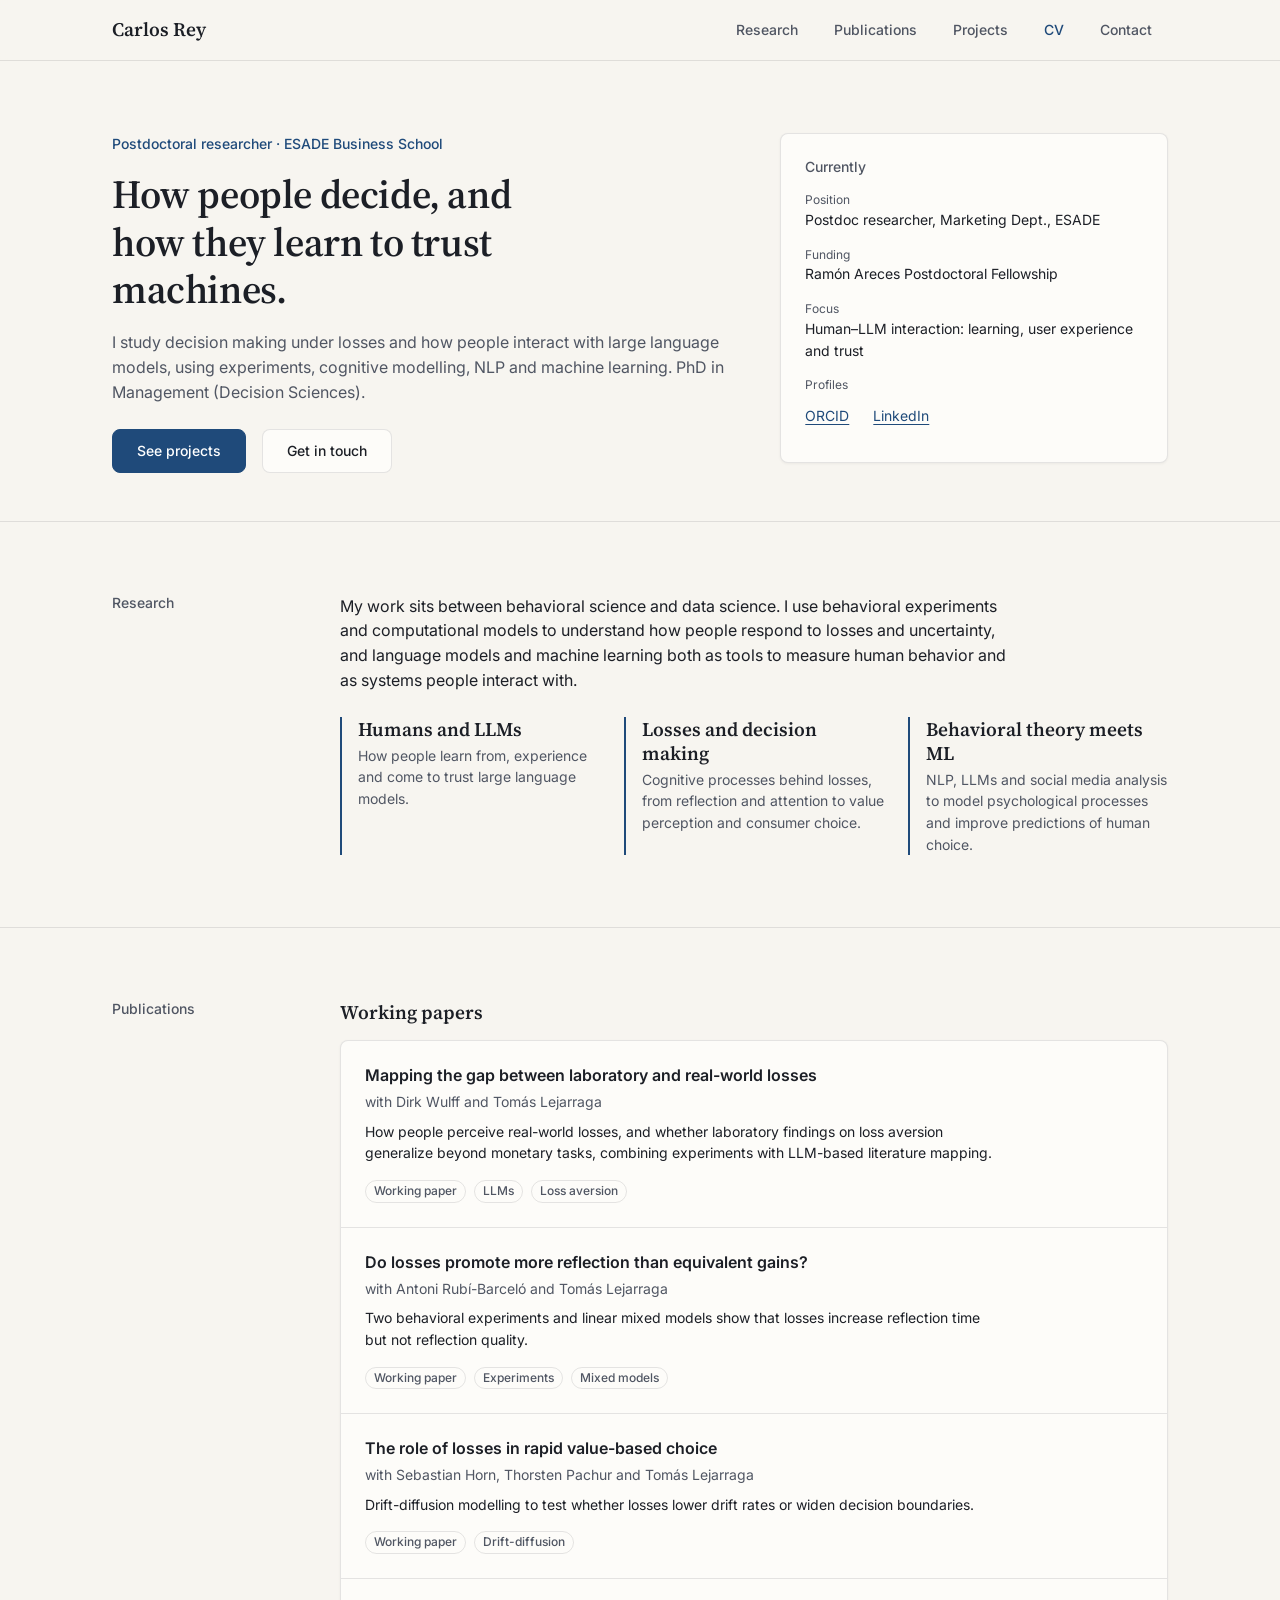
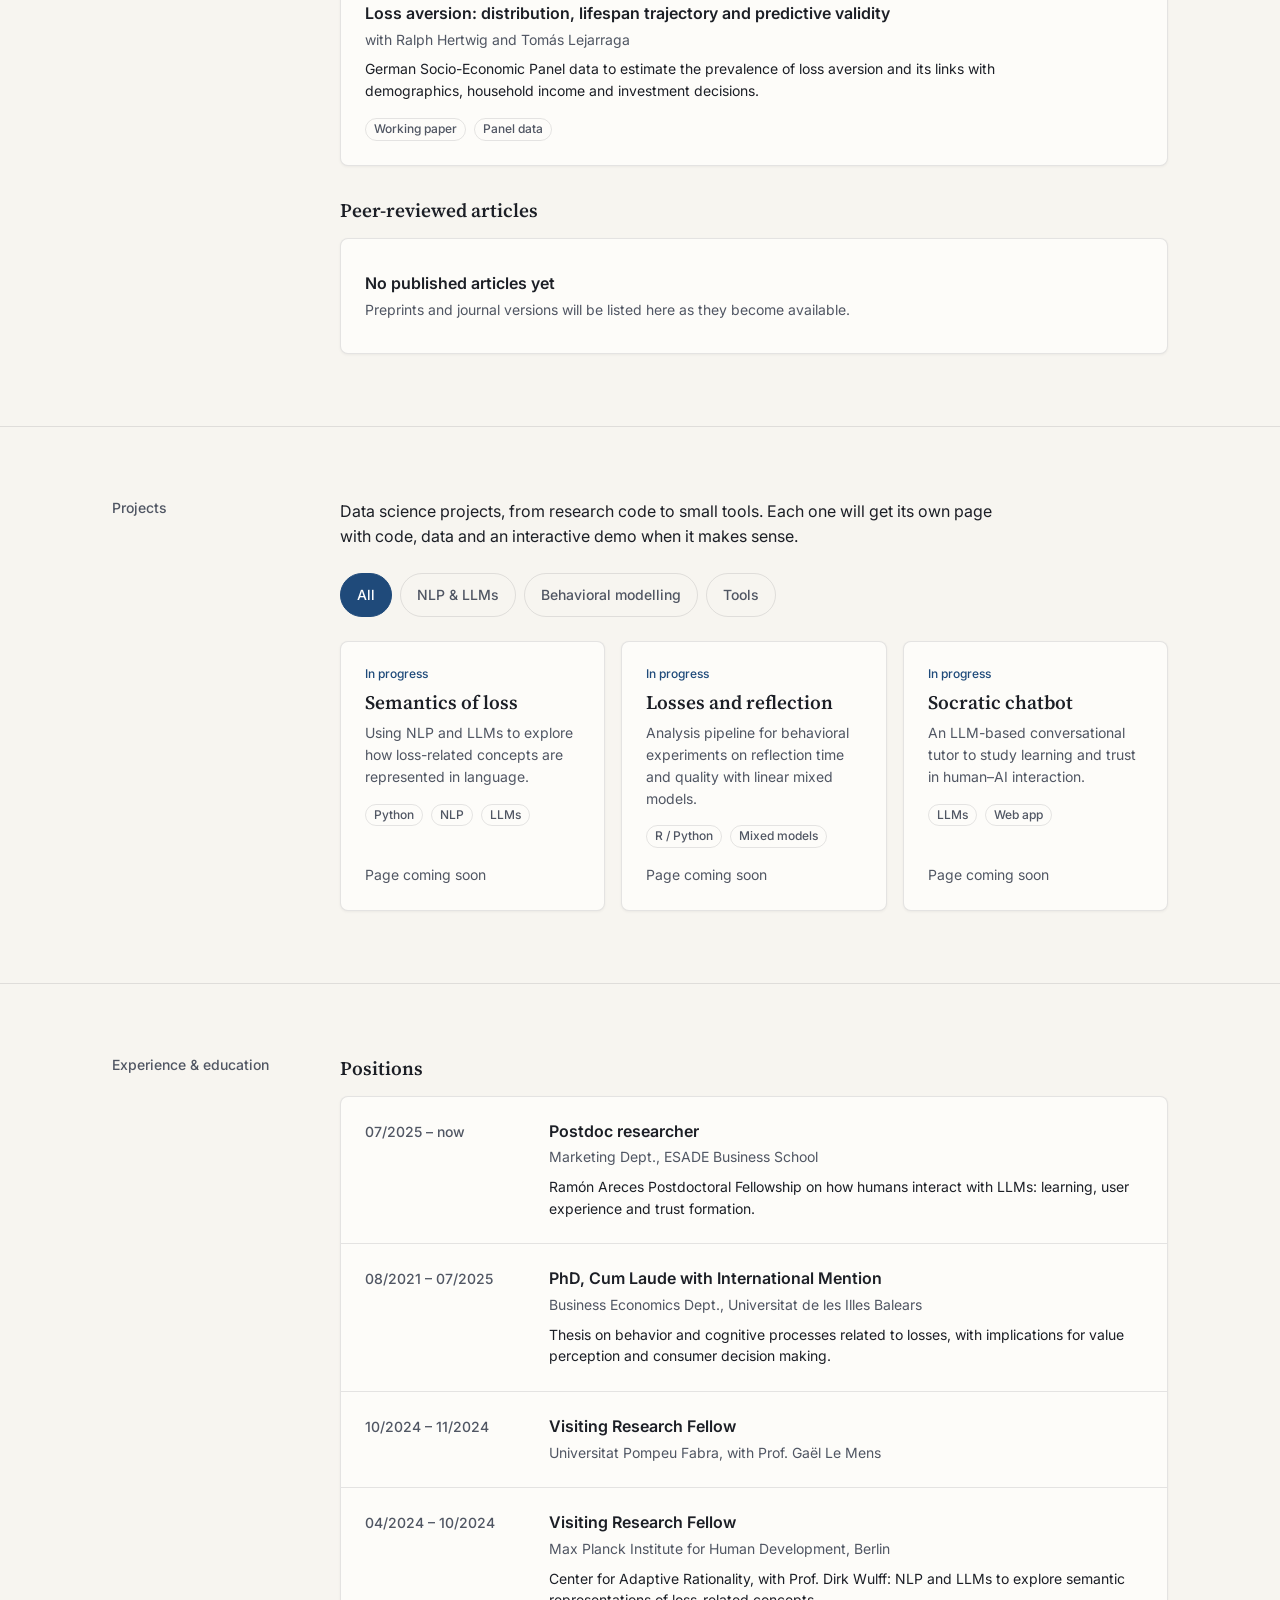
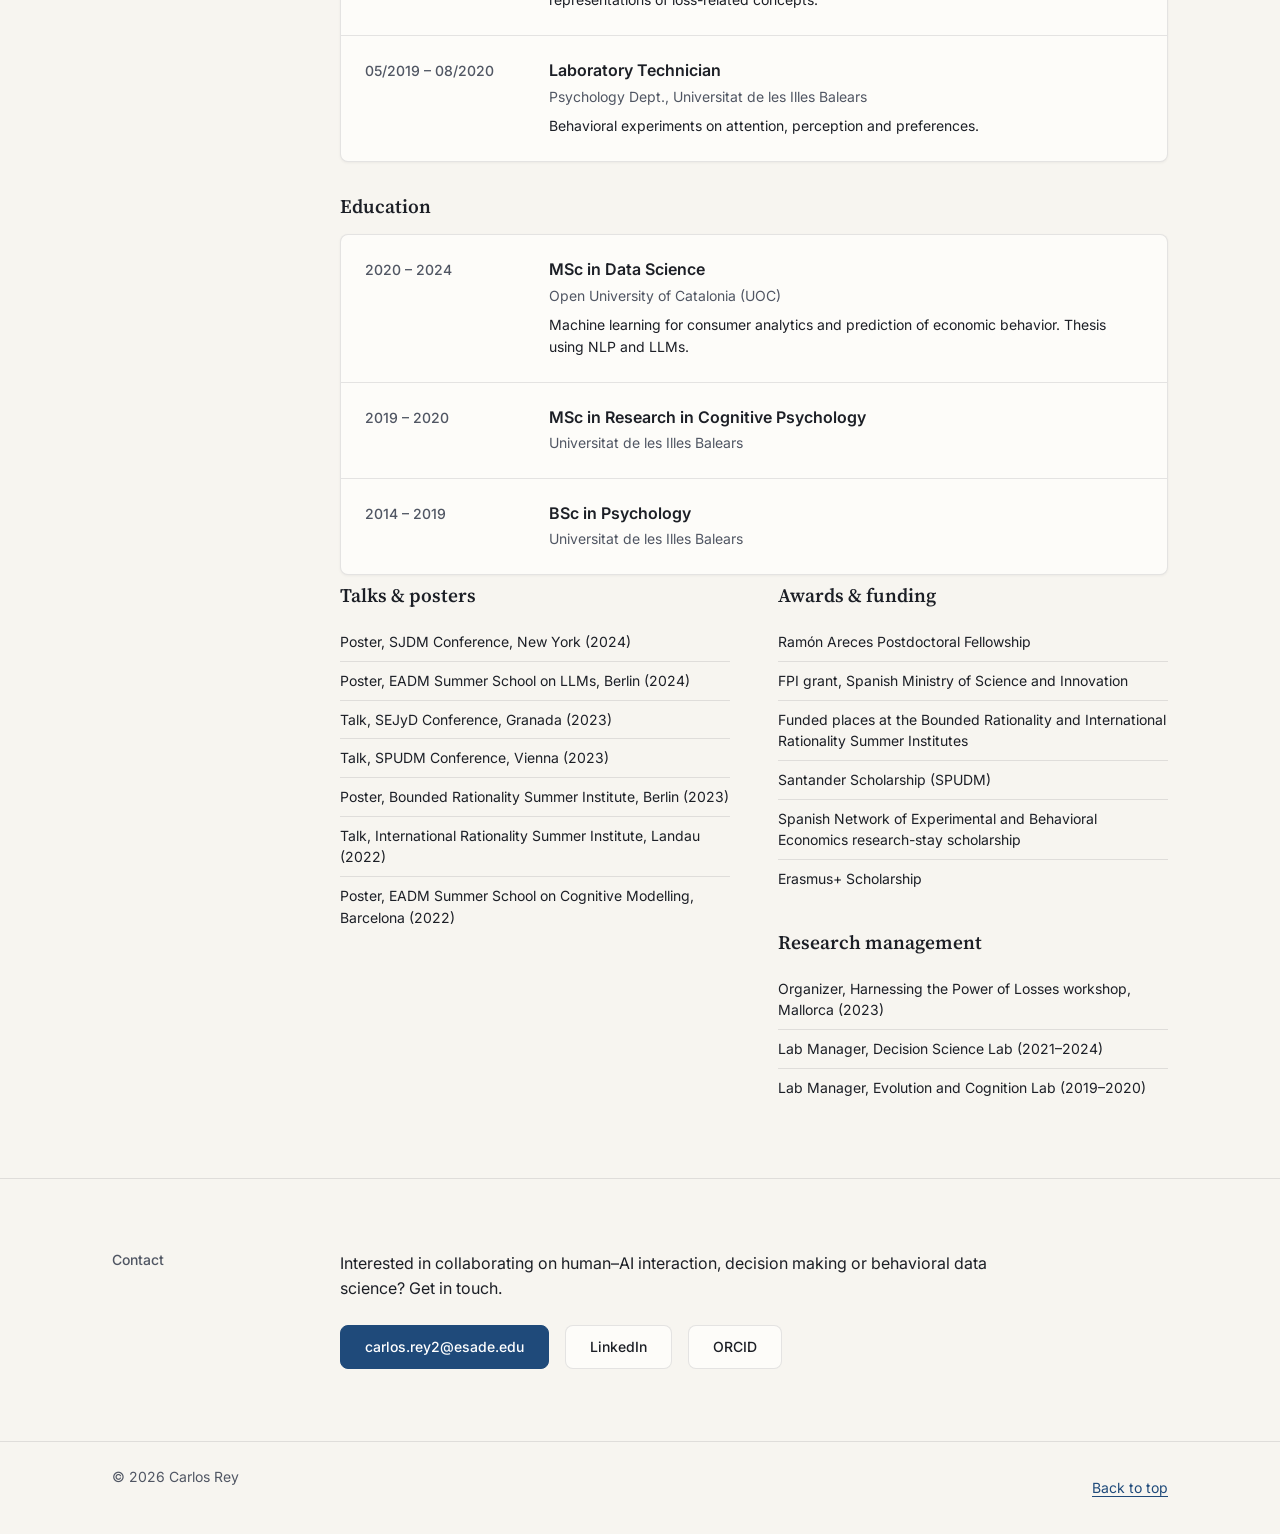
==== index.html @ 6c18a8ad "Initial version of personal academic website" ====
<!doctype html>
<html lang="en">
<head>
  <meta charset="utf-8">
  <meta name="viewport" content="width=device-width, initial-scale=1">
  <title>Carlos Rey · Postdoctoral Researcher at ESADE</title>
  <meta name="description" content="Carlos Rey is a postdoctoral researcher in the Marketing Department at ESADE Business School, studying human–LLM interaction, loss-related decision making, and behavioral data science.">
  <meta name="theme-color" content="#f7f5f0">
  <link rel="icon" href="assets/favicon.svg" type="image/svg+xml">
  <link rel="preconnect" href="https://fonts.googleapis.com">
  <link rel="preconnect" href="https://fonts.gstatic.com" crossorigin>
  <link href="https://fonts.googleapis.com/css2?family=Inter:wght@400;500;600&family=Source+Serif+4:wght@400;600&display=swap" rel="stylesheet">
  <link rel="stylesheet" href="styles.css">
</head>
<body>
  <a class="skip" href="#main">Skip to content</a>

  <header class="site-header">
    <div class="bar">
      <a class="brand" href="#top" aria-label="Carlos Rey, home">Carlos Rey</a>
      <button class="menu-btn" type="button" aria-expanded="false" aria-controls="nav">Menu</button>
      <nav id="nav" class="nav" aria-label="Primary">
        <a href="#research">Research</a>
        <a href="#publications">Publications</a>
        <a href="#projects">Projects</a>
        <a href="#cv">CV</a>
        <a href="#contact">Contact</a>
      </nav>
    </div>
  </header>

  <main id="main">
    <!-- HERO -->
    <section class="hero" id="top">
      <div class="page hero-grid">
        <div>
          <p class="eyebrow">Postdoctoral researcher · ESADE Business School</p>
          <h1>How people decide, and how they learn to trust machines.</h1>
          <p class="lead">I study decision making under losses and how people interact with large language models, using experiments, cognitive modelling, NLP and machine learning. PhD in Management (Decision Sciences).</p>
          <div class="actions">
            <!-- CV button: enable once assets/CarlosReyRomero_CV.pdf exists
            <a class="btn btn-primary" href="assets/CarlosReyRomero_CV.pdf">Download CV (PDF)</a> -->
            <a class="btn btn-primary" href="#projects">See projects</a>
            <a class="btn" href="#contact">Get in touch</a>
          </div>
        </div>
        <aside class="card now" aria-labelledby="now-title">
          <h2 id="now-title" class="card-title">Currently</h2>
          <dl>
            <div><dt>Position</dt><dd>Postdoc researcher, Marketing Dept., ESADE</dd></div>
            <div><dt>Funding</dt><dd>Ramón Areces Postdoctoral Fellowship</dd></div>
            <div><dt>Focus</dt><dd>Human–LLM interaction: learning, user experience and trust</dd></div>
            <div><dt>Profiles</dt>
              <dd class="inline-links">
                <a href="https://orcid.org/0000-0003-2650-3880">ORCID</a>
                <a href="https://www.linkedin.com/in/carlosreyr">LinkedIn</a>
              </dd>
            </div>
          </dl>
        </aside>
      </div>
    </section>

    <!-- RESEARCH -->
    <section class="section" id="research" aria-labelledby="research-h">
      <div class="page split">
        <h2 id="research-h" class="section-label">Research</h2>
        <div>
          <p class="prose">My work sits between behavioral science and data science. I use behavioral experiments and computational models to understand how people respond to losses and uncertainty, and language models and machine learning both as tools to measure human behavior and as systems people interact with.</p>
          <ul class="themes">
            <li>
              <h3>Humans and LLMs</h3>
              <p>How people learn from, experience and come to trust large language models.</p>
            </li>
            <li>
              <h3>Losses and decision making</h3>
              <p>Cognitive processes behind losses, from reflection and attention to value perception and consumer choice.</p>
            </li>
            <li>
              <h3>Behavioral theory meets ML</h3>
              <p>NLP, LLMs and social media analysis to model psychological processes and improve predictions of human choice.</p>
            </li>
          </ul>
        </div>
      </div>
    </section>

    <!-- PUBLICATIONS -->
    <section class="section" id="publications" aria-labelledby="pubs-h">
      <div class="page split">
        <h2 id="pubs-h" class="section-label">Publications</h2>
        <div>
          <h3 class="group-title">Working papers</h3>
          <ul class="list-frame">
            <li class="row">
              <p class="row-title">Mapping the gap between laboratory and real-world losses</p>
              <p class="row-meta">with Dirk Wulff and Tomás Lejarraga</p>
              <p class="row-desc">How people perceive real-world losses, and whether laboratory findings on loss aversion generalize beyond monetary tasks, combining experiments with LLM-based literature mapping.</p>
              <p class="row-tags"><span class="tag">Working paper</span><span class="tag">LLMs</span><span class="tag">Loss aversion</span></p>
            </li>
            <li class="row">
              <p class="row-title">Do losses promote more reflection than equivalent gains?</p>
              <p class="row-meta">with Antoni Rubí-Barceló and Tomás Lejarraga</p>
              <p class="row-desc">Two behavioral experiments and linear mixed models show that losses increase reflection time but not reflection quality.</p>
              <p class="row-tags"><span class="tag">Working paper</span><span class="tag">Experiments</span><span class="tag">Mixed models</span></p>
            </li>
            <li class="row">
              <p class="row-title">The role of losses in rapid value-based choice</p>
              <p class="row-meta">with Sebastian Horn, Thorsten Pachur and Tomás Lejarraga</p>
              <p class="row-desc">Drift-diffusion modelling to test whether losses lower drift rates or widen decision boundaries.</p>
              <p class="row-tags"><span class="tag">Working paper</span><span class="tag">Drift-diffusion</span></p>
            </li>
            <li class="row">
              <p class="row-title">Loss aversion: distribution, lifespan trajectory and predictive validity</p>
              <p class="row-meta">with Ralph Hertwig and Tomás Lejarraga</p>
              <p class="row-desc">German Socio-Economic Panel data to estimate the prevalence of loss aversion and its links with demographics, household income and investment decisions.</p>
              <p class="row-tags"><span class="tag">Working paper</span><span class="tag">Panel data</span></p>
            </li>
          </ul>

          <h3 class="group-title">Peer-reviewed articles</h3>
          <div class="list-frame empty">
            <p class="empty-title">No published articles yet</p>
            <p class="empty-desc">Preprints and journal versions will be listed here as they become available.</p>
          </div>
        </div>
      </div>
    </section>

    <!-- PROJECTS -->
    <section class="section" id="projects" aria-labelledby="proj-h">
      <div class="page split">
        <h2 id="proj-h" class="section-label">Projects</h2>
        <div>
          <p class="prose">Data science projects, from research code to small tools. Each one will get its own page with code, data and an interactive demo when it makes sense.</p>
          <div class="filters" role="group" aria-label="Filter projects by topic">
            <button class="chip" type="button" data-filter="all" aria-pressed="true">All</button>
            <button class="chip" type="button" data-filter="nlp" aria-pressed="false">NLP &amp; LLMs</button>
            <button class="chip" type="button" data-filter="modelling" aria-pressed="false">Behavioral modelling</button>
            <button class="chip" type="button" data-filter="tools" aria-pressed="false">Tools</button>
          </div>
          <ul class="grid" id="project-grid">
            <li class="card project" data-tags="nlp modelling">
              <p class="status">In progress</p>
              <h3>Semantics of loss</h3>
              <p>Using NLP and LLMs to explore how loss-related concepts are represented in language.</p>
              <p class="row-tags"><span class="tag">Python</span><span class="tag">NLP</span><span class="tag">LLMs</span></p>
              <p class="project-link">Page coming soon</p>
            </li>
            <li class="card project" data-tags="modelling">
              <p class="status">In progress</p>
              <h3>Losses and reflection</h3>
              <p>Analysis pipeline for behavioral experiments on reflection time and quality with linear mixed models.</p>
              <p class="row-tags"><span class="tag">R / Python</span><span class="tag">Mixed models</span></p>
              <p class="project-link">Page coming soon</p>
            </li>
            <li class="card project" data-tags="nlp tools">
              <p class="status">In progress</p>
              <h3>Socratic chatbot</h3>
              <p>An LLM-based conversational tutor to study learning and trust in human–AI interaction.</p>
              <p class="row-tags"><span class="tag">LLMs</span><span class="tag">Web app</span></p>
              <p class="project-link">Page coming soon</p>
            </li>
          </ul>
          <p class="filter-empty" id="filter-empty" hidden>No projects in this topic yet.</p>
        </div>
      </div>
    </section>

    <!-- CV -->
    <section class="section" id="cv" aria-labelledby="cv-h">
      <div class="page split">
        <h2 id="cv-h" class="section-label">Experience &amp; education</h2>
        <div>
          <h3 class="group-title">Positions</h3>
          <ol class="timeline">
            <li><span class="when">07/2025 – now</span><div><p class="row-title">Postdoc researcher</p><p class="row-meta">Marketing Dept., ESADE Business School</p><p class="row-desc">Ramón Areces Postdoctoral Fellowship on how humans interact with LLMs: learning, user experience and trust formation.</p></div></li>
            <li><span class="when">08/2021 – 07/2025</span><div><p class="row-title">PhD, Cum Laude with International Mention</p><p class="row-meta">Business Economics Dept., Universitat de les Illes Balears</p><p class="row-desc">Thesis on behavior and cognitive processes related to losses, with implications for value perception and consumer decision making.</p></div></li>
            <li><span class="when">10/2024 – 11/2024</span><div><p class="row-title">Visiting Research Fellow</p><p class="row-meta">Universitat Pompeu Fabra, with Prof. Gaël Le Mens</p></div></li>
            <li><span class="when">04/2024 – 10/2024</span><div><p class="row-title">Visiting Research Fellow</p><p class="row-meta">Max Planck Institute for Human Development, Berlin</p><p class="row-desc">Center for Adaptive Rationality, with Prof. Dirk Wulff: NLP and LLMs to explore semantic representations of loss-related concepts.</p></div></li>
            <li><span class="when">05/2019 – 08/2020</span><div><p class="row-title">Laboratory Technician</p><p class="row-meta">Psychology Dept., Universitat de les Illes Balears</p><p class="row-desc">Behavioral experiments on attention, perception and preferences.</p></div></li>
          </ol>

          <h3 class="group-title">Education</h3>
          <ol class="timeline">
            <li><span class="when">2020 – 2024</span><div><p class="row-title">MSc in Data Science</p><p class="row-meta">Open University of Catalonia (UOC)</p><p class="row-desc">Machine learning for consumer analytics and prediction of economic behavior. Thesis using NLP and LLMs.</p></div></li>
            <li><span class="when">2019 – 2020</span><div><p class="row-title">MSc in Research in Cognitive Psychology</p><p class="row-meta">Universitat de les Illes Balears</p></div></li>
            <li><span class="when">2014 – 2019</span><div><p class="row-title">BSc in Psychology</p><p class="row-meta">Universitat de les Illes Balears</p></div></li>
          </ol>

          <div class="more">
            <div>
              <h3 class="group-title">Talks &amp; posters</h3>
              <ul class="plain">
                <li>Poster, SJDM Conference, New York (2024)</li>
                <li>Poster, EADM Summer School on LLMs, Berlin (2024)</li>
                <li>Talk, SEJyD Conference, Granada (2023)</li>
                <li>Talk, SPUDM Conference, Vienna (2023)</li>
                <li>Poster, Bounded Rationality Summer Institute, Berlin (2023)</li>
                <li>Talk, International Rationality Summer Institute, Landau (2022)</li>
                <li>Poster, EADM Summer School on Cognitive Modelling, Barcelona (2022)</li>
              </ul>
            </div>
            <div>
              <h3 class="group-title">Awards &amp; funding</h3>
              <ul class="plain">
                <li>Ramón Areces Postdoctoral Fellowship</li>
                <li>FPI grant, Spanish Ministry of Science and Innovation</li>
                <li>Funded places at the Bounded Rationality and International Rationality Summer Institutes</li>
                <li>Santander Scholarship (SPUDM)</li>
                <li>Spanish Network of Experimental and Behavioral Economics research-stay scholarship</li>
                <li>Erasmus+ Scholarship</li>
              </ul>
              <h3 class="group-title">Research management</h3>
              <ul class="plain">
                <li>Organizer, Harnessing the Power of Losses workshop, Mallorca (2023)</li>
                <li>Lab Manager, Decision Science Lab (2021–2024)</li>
                <li>Lab Manager, Evolution and Cognition Lab (2019–2020)</li>
              </ul>
            </div>
          </div>
        </div>
      </div>
    </section>

    <!-- CONTACT -->
    <section class="section cta" id="contact" aria-labelledby="contact-h">
      <div class="page split">
        <h2 id="contact-h" class="section-label">Contact</h2>
        <div>
          <p class="prose">Interested in collaborating on human–AI interaction, decision making or behavioral data science? Get in touch.</p>
          <div class="actions">
            <a class="btn btn-primary" href="mailto:carlos.rey2@esade.edu">carlos.rey2@esade.edu</a>
            <a class="btn" href="https://www.linkedin.com/in/carlosreyr">LinkedIn</a>
            <a class="btn" href="https://orcid.org/0000-0003-2650-3880">ORCID</a>
          </div>
        </div>
      </div>
    </section>
  </main>

  <footer class="site-footer">
    <div class="page foot">
      <p>© <span id="year">2026</span> Carlos Rey</p>
      <p><a href="#top">Back to top</a></p>
    </div>
  </footer>

  <script src="script.js"></script>
</body>
</html>
---- styles.css ----
:root {
  --canvas: #f7f5f0;
  --surface: #fdfcf9;
  --text: #1c1f26;
  --text-2: #505663;
  --border: rgba(28, 31, 38, 0.11);
  --accent: #1f4a7a;
  --accent-text: #ffffff;
  --accent-soft: rgba(31, 74, 122, 0.08);
  --shadow: 0 1px 3px rgba(0, 0, 0, 0.05);

  --font-body: "Inter", system-ui, -apple-system, "Segoe UI", sans-serif;
  --font-head: "Source Serif 4", Georgia, "Times New Roman", serif;

  --text-meta: 0.75rem;
  --text-sm: 0.875rem;
  --text-base: 1rem;
  --text-h3: 1.2rem;
  --text-h2: 1.44rem;
  --text-h1: 2.07rem;

  --s1: 4px; --s2: 8px; --s3: 16px; --s4: 24px; --s5: 32px; --s6: 48px; --s7: 72px;
  --vp-wide: 1120px;
  --radius: 8px;
}

@media (prefers-color-scheme: dark) {
  :root {
    --canvas: #14171c;
    --surface: #1b1f26;
    --text: #e9e7e1;
    --text-2: #a7adba;
    --border: rgba(233, 231, 225, 0.13);
    --accent: #8db6e6;
    --accent-text: #0f1722;
    --accent-soft: rgba(141, 182, 230, 0.1);
    --shadow: inset 0 1px 0 rgba(255, 255, 255, 0.05);
  }
}

*, *::before, *::after { box-sizing: border-box; }
html { scroll-behavior: smooth; scroll-padding-top: 72px; }
body {
  margin: 0;
  background: var(--canvas);
  color: var(--text);
  font: 400 var(--text-base)/1.55 var(--font-body);
  -webkit-font-smoothing: antialiased;
}
h1, h2, h3, p, ul, ol, dl, dd { margin: 0; }
ul, ol { padding: 0; list-style: none; }
a { color: var(--accent); text-underline-offset: 3px; }
a:hover { text-decoration-thickness: 2px; }
:focus-visible { outline: 2px solid var(--accent); outline-offset: 2px; border-radius: 4px; }

.skip { position: absolute; left: var(--s3); top: -80px; background: var(--accent); color: var(--accent-text); padding: var(--s2) var(--s3); border-radius: var(--radius); z-index: 20; }
.skip:focus { top: var(--s2); }

.page { width: 100%; max-width: var(--vp-wide); margin-inline: auto; padding-inline: var(--s3); }

/* Header */
.site-header { position: sticky; top: 0; z-index: 10; background: color-mix(in srgb, var(--canvas) 94%, transparent); border-bottom: 1px solid var(--border); backdrop-filter: blur(6px); }
.bar { max-width: var(--vp-wide); margin-inline: auto; padding: var(--s2) var(--s3); display: flex; align-items: center; justify-content: space-between; min-height: 60px; flex-wrap: wrap; }
.brand { font: 600 var(--text-h3)/1.2 var(--font-head); color: var(--text); text-decoration: none; min-height: 44px; display: inline-flex; align-items: center; }
.nav { display: none; width: 100%; flex-direction: column; padding-bottom: var(--s2); }
.nav.open { display: flex; }
.nav a { color: var(--text-2); text-decoration: none; font-size: var(--text-sm); font-weight: 500; min-height: 44px; display: inline-flex; align-items: center; padding-inline: var(--s3); border-radius: var(--radius); }
.nav a:hover { color: var(--text); background: var(--accent-soft); }
.nav a[aria-current="true"] { color: var(--accent); }
.menu-btn { font: 500 var(--text-sm)/1 var(--font-body); min-height: 44px; min-width: 44px; padding: 0 var(--s3); color: var(--text); background: var(--surface); border: 1px solid var(--border); border-radius: var(--radius); cursor: pointer; }

/* Buttons */
.actions { display: flex; flex-wrap: wrap; gap: var(--s2) var(--s3); margin-top: var(--s4); }
.btn { display: inline-flex; align-items: center; justify-content: center; min-height: 44px; padding: 0 var(--s4); font: 500 var(--text-sm)/1 var(--font-body); color: var(--text); background: var(--surface); border: 1px solid var(--border); border-radius: var(--radius); text-decoration: none; transition: border-color 0.15s, background-color 0.15s; }
.btn:hover { border-color: var(--accent); }
.btn-primary { background: var(--accent); color: var(--accent-text); border-color: var(--accent); }
.btn-primary:hover { filter: brightness(1.08); }

/* Hero */
.hero { padding-block: var(--s6) var(--s5); }
.hero-grid { display: grid; gap: var(--s5); }
.eyebrow { font-size: var(--text-sm); font-weight: 500; color: var(--accent); margin-bottom: var(--s3); }
h1 { font: 600 var(--text-h1)/1.2 var(--font-head); max-width: 20ch; letter-spacing: -0.01em; }
.lead { margin-top: var(--s3); color: var(--text-2); max-width: 62ch; }

.card { background: var(--surface); border: 1px solid var(--border); border-radius: var(--radius); box-shadow: var(--shadow); padding: var(--s4); }
.card-title { font: 500 var(--text-sm)/1.3 var(--font-body); color: var(--text-2); margin-bottom: var(--s3); }
.now dl { display: grid; gap: var(--s3); }
.now dt { font-size: var(--text-meta); line-height: 1.4; color: var(--text-2); }
.now dd { font-size: var(--text-sm); }
.inline-links { display: flex; gap: var(--s4); }
.inline-links a { min-height: 44px; display: inline-flex; align-items: center; }

/* Sections */
.section { padding-block: var(--s6); border-top: 1px solid var(--border); }
.split { display: grid; gap: var(--s4); }
.section-label { font: 500 var(--text-sm)/1.3 var(--font-body); color: var(--text-2); text-transform: none; }
.prose { max-width: 68ch; color: var(--text); }
.group-title { font: 600 var(--text-h3)/1.25 var(--font-head); margin: var(--s5) 0 var(--s3); }
.group-title:first-child { margin-top: 0; }

.themes { display: grid; gap: var(--s4); margin-top: var(--s4); }
.themes h3 { font: 600 var(--text-h3)/1.25 var(--font-head); margin-bottom: var(--s1); }
.themes p { color: var(--text-2); font-size: var(--text-sm); max-width: 56ch; }
.themes li { padding-left: var(--s3); border-left: 2px solid var(--accent); }

/* List frame (L1) */
.list-frame { background: var(--surface); border: 1px solid var(--border); border-radius: var(--radius); box-shadow: var(--shadow); }
.row { padding: var(--s4); }
.row + .row { border-top: 1px solid var(--border); }
.row-title { font-weight: 600; line-height: 1.35; }
.row-meta { font-size: var(--text-sm); color: var(--text-2); margin-top: var(--s1); }
.row-desc { font-size: var(--text-sm); margin-top: var(--s2); max-width: 70ch; }
.row-tags { display: flex; flex-wrap: wrap; gap: var(--s2); margin-top: var(--s3); }
.tag { font-size: var(--text-meta); line-height: 1.4; font-weight: 500; color: var(--text-2); padding: 2px var(--s2); border: 1px solid var(--border); border-radius: 999px; }
.empty { padding: var(--s5) var(--s4); text-align: left; }
.empty-title { font-weight: 600; }
.empty-desc { font-size: var(--text-sm); color: var(--text-2); margin-top: var(--s1); }

/* Projects */
.filters { display: flex; flex-wrap: wrap; gap: var(--s2); margin-top: var(--s4); }
.chip { font: 500 var(--text-sm)/1 var(--font-body); min-height: 44px; padding: 0 var(--s3); color: var(--text-2); background: transparent; border: 1px solid var(--border); border-radius: 999px; cursor: pointer; }
.chip:hover { border-color: var(--accent); color: var(--text); }
.chip[aria-pressed="true"] { background: var(--accent); border-color: var(--accent); color: var(--accent-text); }
.grid { display: grid; gap: var(--s3); margin-top: var(--s4); }
.project { display: flex; flex-direction: column; }
.project[hidden] { display: none; }
.project h3 { font: 600 var(--text-h3)/1.25 var(--font-head); margin-bottom: var(--s2); }
.project p:not(.status):not(.project-link):not(.row-tags) { font-size: var(--text-sm); color: var(--text-2); }
.status { font-size: var(--text-meta); line-height: 1.4; font-weight: 500; color: var(--accent); margin-bottom: var(--s2); }
.project-link { font-size: var(--text-sm); color: var(--text-2); margin-top: auto; padding-top: var(--s3); }
.filter-empty { margin-top: var(--s4); color: var(--text-2); font-size: var(--text-sm); }

/* Timeline */
.timeline { background: var(--surface); border: 1px solid var(--border); border-radius: var(--radius); box-shadow: var(--shadow); }
.timeline li { display: grid; gap: var(--s1); padding: var(--s4); }
.timeline li + li { border-top: 1px solid var(--border); }
.when { font-size: var(--text-sm); color: var(--text-2); font-weight: 500; }
.more { display: grid; gap: var(--s4); margin-top: var(--s2); }
.plain li { font-size: var(--text-sm); padding: var(--s2) 0; border-bottom: 1px solid var(--border); }
.plain li:last-child { border-bottom: 0; }
.more .plain + .group-title { margin-top: var(--s5); }

/* Footer */
.site-footer { border-top: 1px solid var(--border); padding-block: var(--s4); font-size: var(--text-sm); color: var(--text-2); }
.foot { display: flex; justify-content: space-between; flex-wrap: wrap; gap: var(--s2); }
.foot a { min-height: 44px; display: inline-flex; align-items: center; }

/* Medium (768) */
@media (min-width: 768px) {
  .page, .bar { padding-inline: var(--s5); }
  :root { --text-h1: 2.49rem; --text-h2: 1.73rem; }
  .menu-btn { display: none; }
  .nav { display: flex; flex-direction: row; width: auto; padding: 0; gap: var(--s1); }
  .hero { padding-block: var(--s7) var(--s6); }
  .section { padding-block: var(--s7); }
  .hero-grid { grid-template-columns: 1.6fr 1fr; align-items: start; gap: var(--s6); }
  .split { grid-template-columns: 180px 1fr; gap: var(--s6); }
  .section-label { position: sticky; top: 84px; align-self: start; }
  .themes { grid-template-columns: repeat(3, 1fr); }
  .grid { grid-template-columns: repeat(2, 1fr); }
  .timeline li { grid-template-columns: 160px 1fr; gap: var(--s4); }
  .more { grid-template-columns: 1fr 1fr; gap: var(--s6); }
}

/* Wide (1280) */
@media (min-width: 1280px) {
  .grid { grid-template-columns: repeat(3, 1fr); }
}

@media (prefers-reduced-motion: reduce) {
  html { scroll-behavior: auto; }
  * { transition: none !important; }
}
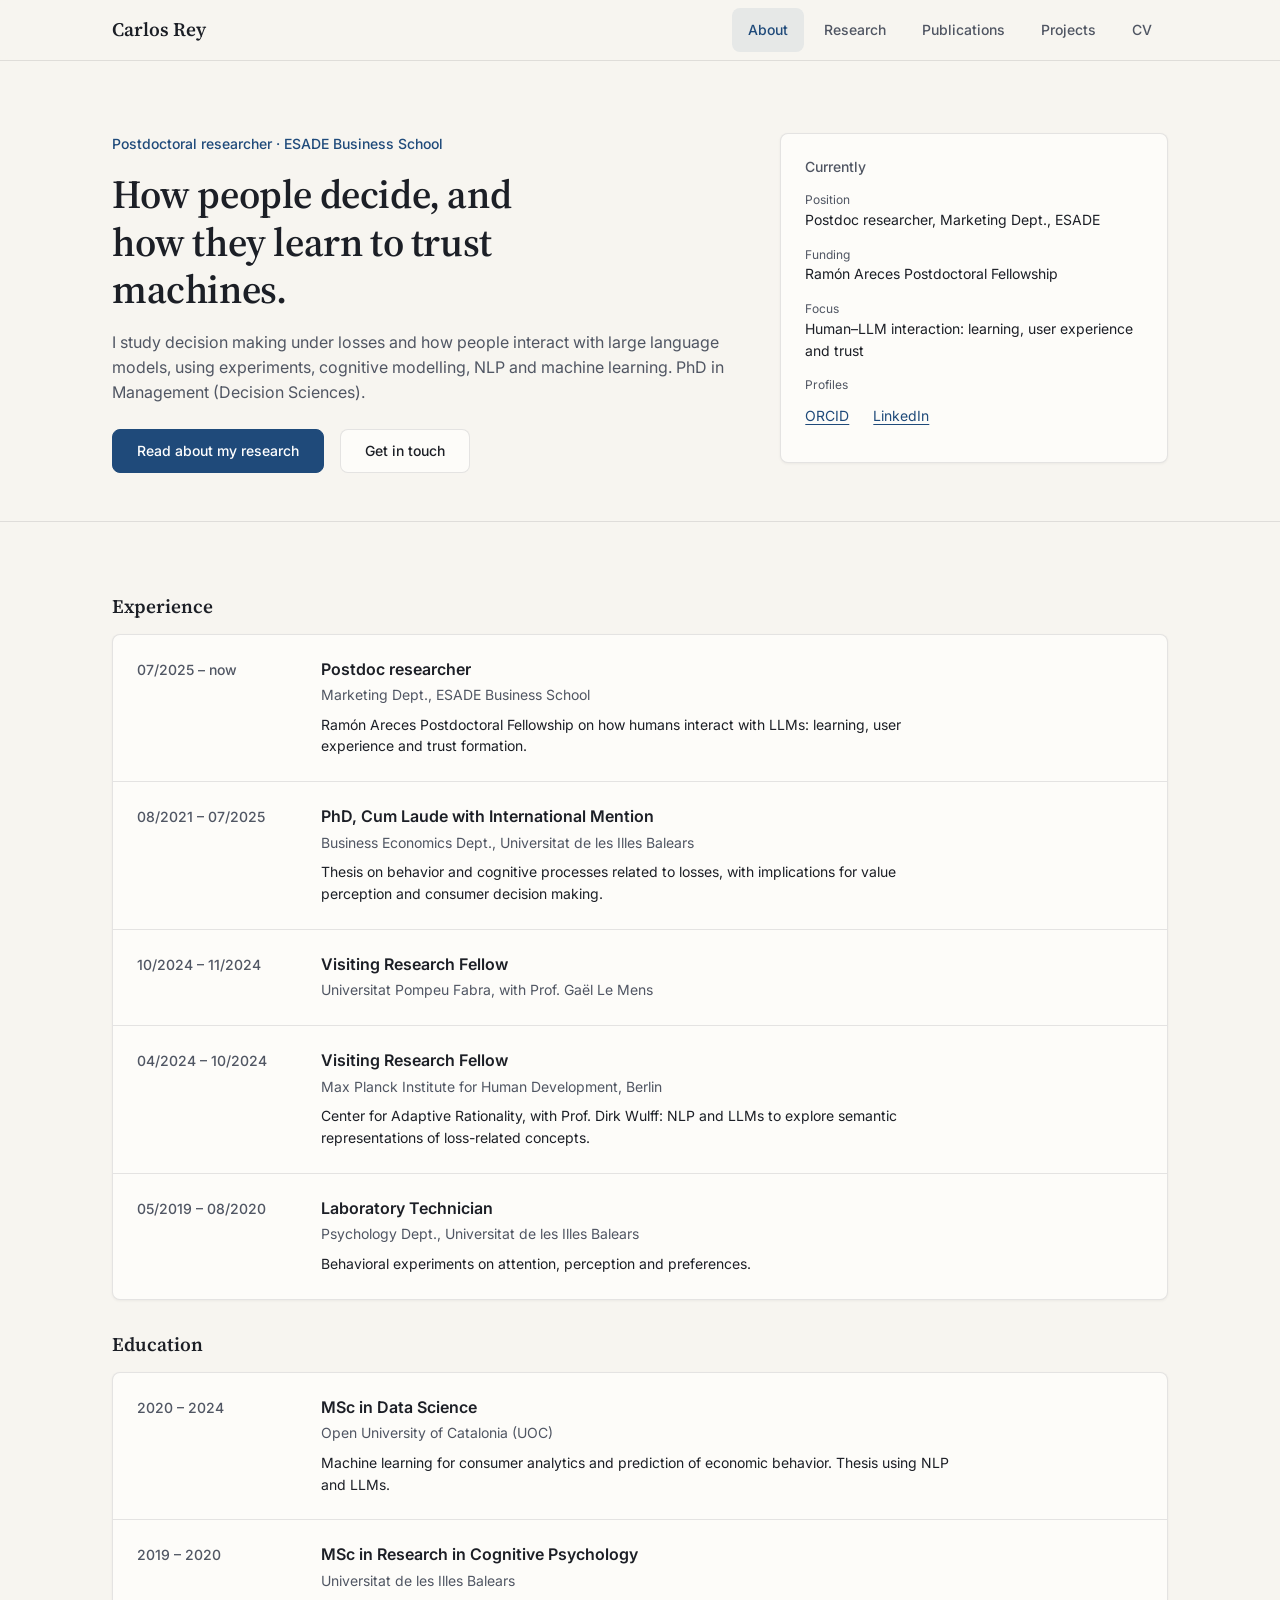
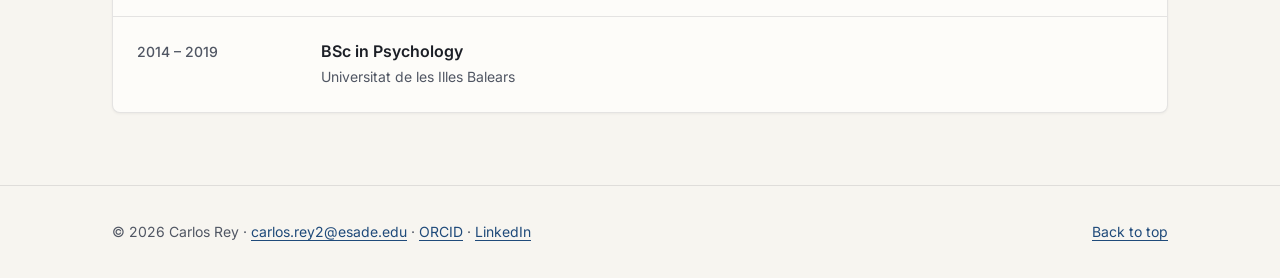
==== commit b1db5778: "Split site into About, Research, Publications and Projects pages; CV links to PDF Co-Authored-By: Cl" ====
--- a/index.html
+++ b/index.html
@@ -14,34 +14,24 @@
 </head>
 <body>
   <a class="skip" href="#main">Skip to content</a>
-
   <header class="site-header">
     <div class="bar">
-      <a class="brand" href="#top" aria-label="Carlos Rey, home">Carlos Rey</a>
+      <a class="brand" href="index.html" aria-label="Carlos Rey, home">Carlos Rey</a>
       <button class="menu-btn" type="button" aria-expanded="false" aria-controls="nav">Menu</button>
-      <nav id="nav" class="nav" aria-label="Primary">
-        <a href="#research">Research</a>
-        <a href="#publications">Publications</a>
-        <a href="#projects">Projects</a>
-        <a href="#cv">CV</a>
-        <a href="#contact">Contact</a>
-      </nav>
+      <nav id="nav" class="nav" aria-label="Primary"><a href="index.html" aria-current="page">About</a><a href="research.html">Research</a><a href="publications.html">Publications</a><a href="projects.html">Projects</a><a href="assets/CarlosReyRomero_CV.pdf" target="_blank" rel="noopener">CV</a></nav>
     </div>
   </header>
 
   <main id="main">
-    <!-- HERO -->
-    <section class="hero" id="top">
+<section class="hero" id="top">
       <div class="page hero-grid">
         <div>
           <p class="eyebrow">Postdoctoral researcher · ESADE Business School</p>
           <h1>How people decide, and how they learn to trust machines.</h1>
           <p class="lead">I study decision making under losses and how people interact with large language models, using experiments, cognitive modelling, NLP and machine learning. PhD in Management (Decision Sciences).</p>
           <div class="actions">
-            <!-- CV button: enable once assets/CarlosReyRomero_CV.pdf exists
-            <a class="btn btn-primary" href="assets/CarlosReyRomero_CV.pdf">Download CV (PDF)</a> -->
-            <a class="btn btn-primary" href="#projects">See projects</a>
-            <a class="btn" href="#contact">Get in touch</a>
+            <a class="btn btn-primary" href="research.html">Read about my research</a>
+            <a class="btn" href="mailto:carlos.rey2@esade.edu">Get in touch</a>
           </div>
         </div>
         <aside class="card now" aria-labelledby="now-title">
@@ -60,119 +50,8 @@
         </aside>
       </div>
     </section>
-
-    <!-- RESEARCH -->
-    <section class="section" id="research" aria-labelledby="research-h">
-      <div class="page split">
-        <h2 id="research-h" class="section-label">Research</h2>
-        <div>
-          <p class="prose">My work sits between behavioral science and data science. I use behavioral experiments and computational models to understand how people respond to losses and uncertainty, and language models and machine learning both as tools to measure human behavior and as systems people interact with.</p>
-          <ul class="themes">
-            <li>
-              <h3>Humans and LLMs</h3>
-              <p>How people learn from, experience and come to trust large language models.</p>
-            </li>
-            <li>
-              <h3>Losses and decision making</h3>
-              <p>Cognitive processes behind losses, from reflection and attention to value perception and consumer choice.</p>
-            </li>
-            <li>
-              <h3>Behavioral theory meets ML</h3>
-              <p>NLP, LLMs and social media analysis to model psychological processes and improve predictions of human choice.</p>
-            </li>
-          </ul>
-        </div>
-      </div>
-    </section>
-
-    <!-- PUBLICATIONS -->
-    <section class="section" id="publications" aria-labelledby="pubs-h">
-      <div class="page split">
-        <h2 id="pubs-h" class="section-label">Publications</h2>
-        <div>
-          <h3 class="group-title">Working papers</h3>
-          <ul class="list-frame">
-            <li class="row">
-              <p class="row-title">Mapping the gap between laboratory and real-world losses</p>
-              <p class="row-meta">with Dirk Wulff and Tomás Lejarraga</p>
-              <p class="row-desc">How people perceive real-world losses, and whether laboratory findings on loss aversion generalize beyond monetary tasks, combining experiments with LLM-based literature mapping.</p>
-              <p class="row-tags"><span class="tag">Working paper</span><span class="tag">LLMs</span><span class="tag">Loss aversion</span></p>
-            </li>
-            <li class="row">
-              <p class="row-title">Do losses promote more reflection than equivalent gains?</p>
-              <p class="row-meta">with Antoni Rubí-Barceló and Tomás Lejarraga</p>
-              <p class="row-desc">Two behavioral experiments and linear mixed models show that losses increase reflection time but not reflection quality.</p>
-              <p class="row-tags"><span class="tag">Working paper</span><span class="tag">Experiments</span><span class="tag">Mixed models</span></p>
-            </li>
-            <li class="row">
-              <p class="row-title">The role of losses in rapid value-based choice</p>
-              <p class="row-meta">with Sebastian Horn, Thorsten Pachur and Tomás Lejarraga</p>
-              <p class="row-desc">Drift-diffusion modelling to test whether losses lower drift rates or widen decision boundaries.</p>
-              <p class="row-tags"><span class="tag">Working paper</span><span class="tag">Drift-diffusion</span></p>
-            </li>
-            <li class="row">
-              <p class="row-title">Loss aversion: distribution, lifespan trajectory and predictive validity</p>
-              <p class="row-meta">with Ralph Hertwig and Tomás Lejarraga</p>
-              <p class="row-desc">German Socio-Economic Panel data to estimate the prevalence of loss aversion and its links with demographics, household income and investment decisions.</p>
-              <p class="row-tags"><span class="tag">Working paper</span><span class="tag">Panel data</span></p>
-            </li>
-          </ul>
-
-          <h3 class="group-title">Peer-reviewed articles</h3>
-          <div class="list-frame empty">
-            <p class="empty-title">No published articles yet</p>
-            <p class="empty-desc">Preprints and journal versions will be listed here as they become available.</p>
-          </div>
-        </div>
-      </div>
-    </section>
-
-    <!-- PROJECTS -->
-    <section class="section" id="projects" aria-labelledby="proj-h">
-      <div class="page split">
-        <h2 id="proj-h" class="section-label">Projects</h2>
-        <div>
-          <p class="prose">Data science projects, from research code to small tools. Each one will get its own page with code, data and an interactive demo when it makes sense.</p>
-          <div class="filters" role="group" aria-label="Filter projects by topic">
-            <button class="chip" type="button" data-filter="all" aria-pressed="true">All</button>
-            <button class="chip" type="button" data-filter="nlp" aria-pressed="false">NLP &amp; LLMs</button>
-            <button class="chip" type="button" data-filter="modelling" aria-pressed="false">Behavioral modelling</button>
-            <button class="chip" type="button" data-filter="tools" aria-pressed="false">Tools</button>
-          </div>
-          <ul class="grid" id="project-grid">
-            <li class="card project" data-tags="nlp modelling">
-              <p class="status">In progress</p>
-              <h3>Semantics of loss</h3>
-              <p>Using NLP and LLMs to explore how loss-related concepts are represented in language.</p>
-              <p class="row-tags"><span class="tag">Python</span><span class="tag">NLP</span><span class="tag">LLMs</span></p>
-              <p class="project-link">Page coming soon</p>
-            </li>
-            <li class="card project" data-tags="modelling">
-              <p class="status">In progress</p>
-              <h3>Losses and reflection</h3>
-              <p>Analysis pipeline for behavioral experiments on reflection time and quality with linear mixed models.</p>
-              <p class="row-tags"><span class="tag">R / Python</span><span class="tag">Mixed models</span></p>
-              <p class="project-link">Page coming soon</p>
-            </li>
-            <li class="card project" data-tags="nlp tools">
-              <p class="status">In progress</p>
-              <h3>Socratic chatbot</h3>
-              <p>An LLM-based conversational tutor to study learning and trust in human–AI interaction.</p>
-              <p class="row-tags"><span class="tag">LLMs</span><span class="tag">Web app</span></p>
-              <p class="project-link">Page coming soon</p>
-            </li>
-          </ul>
-          <p class="filter-empty" id="filter-empty" hidden>No projects in this topic yet.</p>
-        </div>
-      </div>
-    </section>
-
-    <!-- CV -->
-    <section class="section" id="cv" aria-labelledby="cv-h">
-      <div class="page split">
-        <h2 id="cv-h" class="section-label">Experience &amp; education</h2>
-        <div>
-          <h3 class="group-title">Positions</h3>
+    <section class="section"><div class="page stack">
+      <h2 class="group-title">Experience</h2>
           <ol class="timeline">
             <li><span class="when">07/2025 – now</span><div><p class="row-title">Postdoc researcher</p><p class="row-meta">Marketing Dept., ESADE Business School</p><p class="row-desc">Ramón Areces Postdoctoral Fellowship on how humans interact with LLMs: learning, user experience and trust formation.</p></div></li>
             <li><span class="when">08/2021 – 07/2025</span><div><p class="row-title">PhD, Cum Laude with International Mention</p><p class="row-meta">Business Economics Dept., Universitat de les Illes Balears</p><p class="row-desc">Thesis on behavior and cognitive processes related to losses, with implications for value perception and consumer decision making.</p></div></li>
@@ -181,67 +60,20 @@
             <li><span class="when">05/2019 – 08/2020</span><div><p class="row-title">Laboratory Technician</p><p class="row-meta">Psychology Dept., Universitat de les Illes Balears</p><p class="row-desc">Behavioral experiments on attention, perception and preferences.</p></div></li>
           </ol>
 
-          <h3 class="group-title">Education</h3>
+          <h2 class="group-title">Education</h2>
           <ol class="timeline">
             <li><span class="when">2020 – 2024</span><div><p class="row-title">MSc in Data Science</p><p class="row-meta">Open University of Catalonia (UOC)</p><p class="row-desc">Machine learning for consumer analytics and prediction of economic behavior. Thesis using NLP and LLMs.</p></div></li>
             <li><span class="when">2019 – 2020</span><div><p class="row-title">MSc in Research in Cognitive Psychology</p><p class="row-meta">Universitat de les Illes Balears</p></div></li>
             <li><span class="when">2014 – 2019</span><div><p class="row-title">BSc in Psychology</p><p class="row-meta">Universitat de les Illes Balears</p></div></li>
           </ol>
 
-          <div class="more">
-            <div>
-              <h3 class="group-title">Talks &amp; posters</h3>
-              <ul class="plain">
-                <li>Poster, SJDM Conference, New York (2024)</li>
-                <li>Poster, EADM Summer School on LLMs, Berlin (2024)</li>
-                <li>Talk, SEJyD Conference, Granada (2023)</li>
-                <li>Talk, SPUDM Conference, Vienna (2023)</li>
-                <li>Poster, Bounded Rationality Summer Institute, Berlin (2023)</li>
-                <li>Talk, International Rationality Summer Institute, Landau (2022)</li>
-                <li>Poster, EADM Summer School on Cognitive Modelling, Barcelona (2022)</li>
-              </ul>
-            </div>
-            <div>
-              <h3 class="group-title">Awards &amp; funding</h3>
-              <ul class="plain">
-                <li>Ramón Areces Postdoctoral Fellowship</li>
-                <li>FPI grant, Spanish Ministry of Science and Innovation</li>
-                <li>Funded places at the Bounded Rationality and International Rationality Summer Institutes</li>
-                <li>Santander Scholarship (SPUDM)</li>
-                <li>Spanish Network of Experimental and Behavioral Economics research-stay scholarship</li>
-                <li>Erasmus+ Scholarship</li>
-              </ul>
-              <h3 class="group-title">Research management</h3>
-              <ul class="plain">
-                <li>Organizer, Harnessing the Power of Losses workshop, Mallorca (2023)</li>
-                <li>Lab Manager, Decision Science Lab (2021–2024)</li>
-                <li>Lab Manager, Evolution and Cognition Lab (2019–2020)</li>
-              </ul>
-            </div>
-          </div>
-        </div>
-      </div>
-    </section>
-
-    <!-- CONTACT -->
-    <section class="section cta" id="contact" aria-labelledby="contact-h">
-      <div class="page split">
-        <h2 id="contact-h" class="section-label">Contact</h2>
-        <div>
-          <p class="prose">Interested in collaborating on human–AI interaction, decision making or behavioral data science? Get in touch.</p>
-          <div class="actions">
-            <a class="btn btn-primary" href="mailto:carlos.rey2@esade.edu">carlos.rey2@esade.edu</a>
-            <a class="btn" href="https://www.linkedin.com/in/carlosreyr">LinkedIn</a>
-            <a class="btn" href="https://orcid.org/0000-0003-2650-3880">ORCID</a>
-          </div>
-        </div>
-      </div>
-    </section>
+          
+    </div></section>
   </main>
 
   <footer class="site-footer">
     <div class="page foot">
-      <p>© <span id="year">2026</span> Carlos Rey</p>
+      <p>© <span id="year">2026</span> Carlos Rey · <a href="mailto:carlos.rey2@esade.edu">carlos.rey2@esade.edu</a> · <a href="https://orcid.org/0000-0003-2650-3880">ORCID</a> · <a href="https://www.linkedin.com/in/carlosreyr">LinkedIn</a></p>
       <p><a href="#top">Back to top</a></p>
     </div>
   </footer>
--- a/styles.css
+++ b/styles.css
@@ -172,3 +172,13 @@
   html { scroll-behavior: auto; }
   * { transition: none !important; }
 }
+
+/* Multi-page additions */
+.page-head { padding-block: var(--s6) var(--s4); }
+.page-head h1 { max-width: none; }
+.page-head + .section { border-top: 0; padding-top: var(--s4); }
+.stack > :first-child { margin-top: 0; }
+.nav a[aria-current="page"] { color: var(--accent); background: var(--accent-soft); }
+.stack .prose { margin-bottom: var(--s2); }
+.stack .more { margin-top: var(--s6); }
+.stack .more .group-title:first-child { margin-top: 0; }
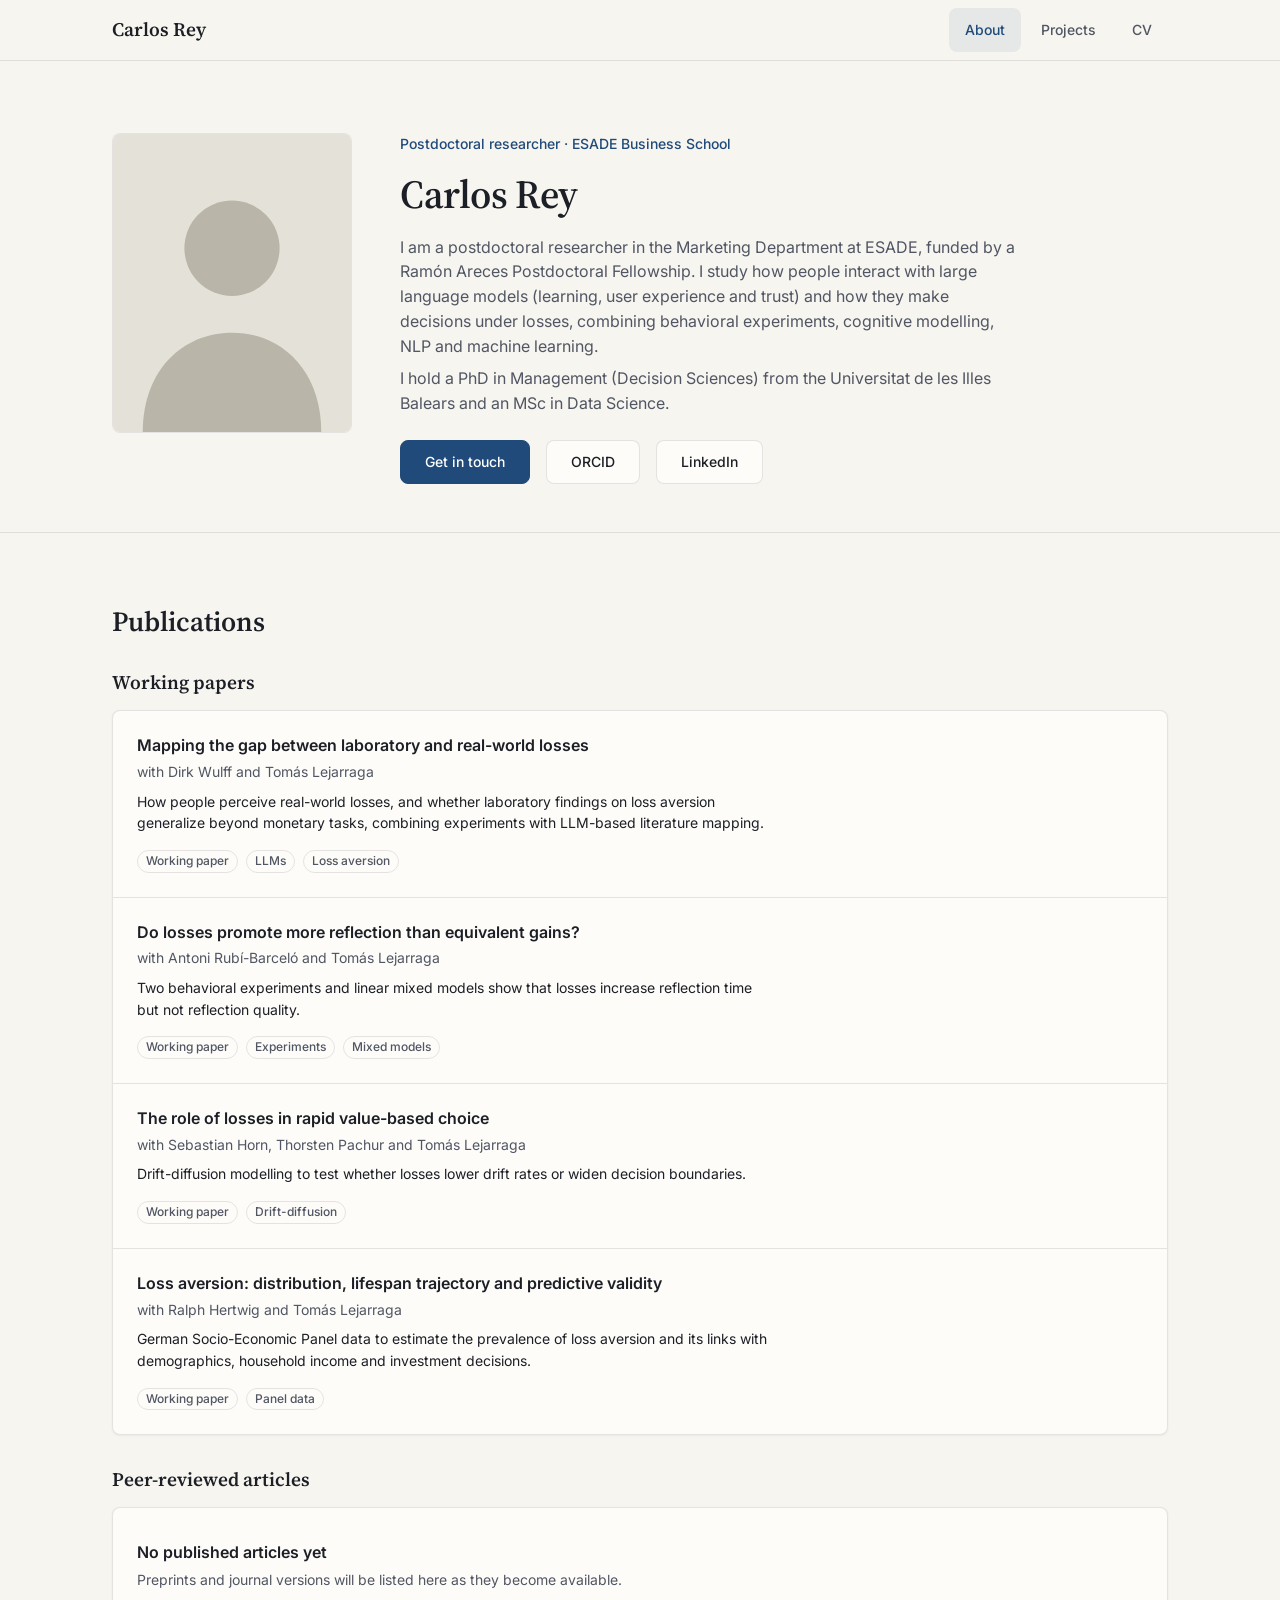
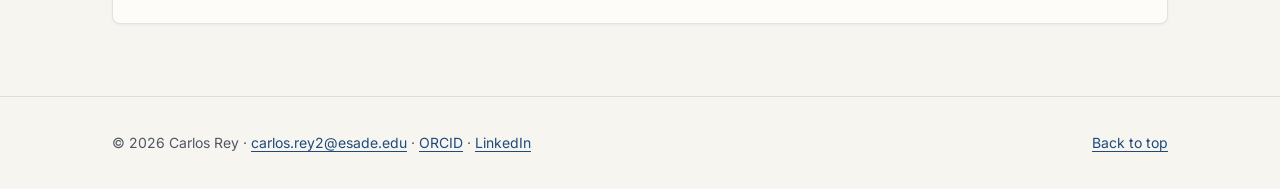
==== commit b5136e7e: "About: photo, bio and publications; remove Research and Publications pages Co-Authored-By: Claude Op" ====
--- a/index.html
+++ b/index.html
@@ -18,57 +18,66 @@
     <div class="bar">
       <a class="brand" href="index.html" aria-label="Carlos Rey, home">Carlos Rey</a>
       <button class="menu-btn" type="button" aria-expanded="false" aria-controls="nav">Menu</button>
-      <nav id="nav" class="nav" aria-label="Primary"><a href="index.html" aria-current="page">About</a><a href="research.html">Research</a><a href="publications.html">Publications</a><a href="projects.html">Projects</a><a href="assets/CarlosReyRomero_CV.pdf" target="_blank" rel="noopener">CV</a></nav>
+      <nav id="nav" class="nav" aria-label="Primary"><a href="index.html" aria-current="page">About</a><a href="projects.html">Projects</a><a href="assets/CarlosReyRomero_CV.pdf" target="_blank" rel="noopener">CV</a></nav>
     </div>
   </header>
 
   <main id="main">
-<section class="hero" id="top">
-      <div class="page hero-grid">
+    <section class="hero" id="top">
+      <div class="page about-grid">
+        <img class="photo" src="assets/photo.svg" width="240" height="300" alt="Portrait of Carlos Rey (placeholder)">
         <div>
           <p class="eyebrow">Postdoctoral researcher · ESADE Business School</p>
-          <h1>How people decide, and how they learn to trust machines.</h1>
-          <p class="lead">I study decision making under losses and how people interact with large language models, using experiments, cognitive modelling, NLP and machine learning. PhD in Management (Decision Sciences).</p>
+          <h1>Carlos Rey</h1>
+          <p class="lead">I am a postdoctoral researcher in the Marketing Department at ESADE, funded by a Ramón Areces Postdoctoral Fellowship. I study how people interact with large language models (learning, user experience and trust) and how they make decisions under losses, combining behavioral experiments, cognitive modelling, NLP and machine learning.</p>
+          <p class="lead">I hold a PhD in Management (Decision Sciences) from the Universitat de les Illes Balears and an MSc in Data Science.</p>
           <div class="actions">
-            <a class="btn btn-primary" href="research.html">Read about my research</a>
-            <a class="btn" href="mailto:carlos.rey2@esade.edu">Get in touch</a>
+            <a class="btn btn-primary" href="mailto:carlos.rey2@esade.edu">Get in touch</a>
+            <a class="btn" href="https://orcid.org/0000-0003-2650-3880">ORCID</a>
+            <a class="btn" href="https://www.linkedin.com/in/carlosreyr">LinkedIn</a>
           </div>
         </div>
-        <aside class="card now" aria-labelledby="now-title">
-          <h2 id="now-title" class="card-title">Currently</h2>
-          <dl>
-            <div><dt>Position</dt><dd>Postdoc researcher, Marketing Dept., ESADE</dd></div>
-            <div><dt>Funding</dt><dd>Ramón Areces Postdoctoral Fellowship</dd></div>
-            <div><dt>Focus</dt><dd>Human–LLM interaction: learning, user experience and trust</dd></div>
-            <div><dt>Profiles</dt>
-              <dd class="inline-links">
-                <a href="https://orcid.org/0000-0003-2650-3880">ORCID</a>
-                <a href="https://www.linkedin.com/in/carlosreyr">LinkedIn</a>
-              </dd>
-            </div>
-          </dl>
-        </aside>
       </div>
     </section>
-    <section class="section"><div class="page stack">
-      <h2 class="group-title">Experience</h2>
-          <ol class="timeline">
-            <li><span class="when">07/2025 – now</span><div><p class="row-title">Postdoc researcher</p><p class="row-meta">Marketing Dept., ESADE Business School</p><p class="row-desc">Ramón Areces Postdoctoral Fellowship on how humans interact with LLMs: learning, user experience and trust formation.</p></div></li>
-            <li><span class="when">08/2021 – 07/2025</span><div><p class="row-title">PhD, Cum Laude with International Mention</p><p class="row-meta">Business Economics Dept., Universitat de les Illes Balears</p><p class="row-desc">Thesis on behavior and cognitive processes related to losses, with implications for value perception and consumer decision making.</p></div></li>
-            <li><span class="when">10/2024 – 11/2024</span><div><p class="row-title">Visiting Research Fellow</p><p class="row-meta">Universitat Pompeu Fabra, with Prof. Gaël Le Mens</p></div></li>
-            <li><span class="when">04/2024 – 10/2024</span><div><p class="row-title">Visiting Research Fellow</p><p class="row-meta">Max Planck Institute for Human Development, Berlin</p><p class="row-desc">Center for Adaptive Rationality, with Prof. Dirk Wulff: NLP and LLMs to explore semantic representations of loss-related concepts.</p></div></li>
-            <li><span class="when">05/2019 – 08/2020</span><div><p class="row-title">Laboratory Technician</p><p class="row-meta">Psychology Dept., Universitat de les Illes Balears</p><p class="row-desc">Behavioral experiments on attention, perception and preferences.</p></div></li>
-          </ol>
 
-          <h2 class="group-title">Education</h2>
-          <ol class="timeline">
-            <li><span class="when">2020 – 2024</span><div><p class="row-title">MSc in Data Science</p><p class="row-meta">Open University of Catalonia (UOC)</p><p class="row-desc">Machine learning for consumer analytics and prediction of economic behavior. Thesis using NLP and LLMs.</p></div></li>
-            <li><span class="when">2019 – 2020</span><div><p class="row-title">MSc in Research in Cognitive Psychology</p><p class="row-meta">Universitat de les Illes Balears</p></div></li>
-            <li><span class="when">2014 – 2019</span><div><p class="row-title">BSc in Psychology</p><p class="row-meta">Universitat de les Illes Balears</p></div></li>
-          </ol>
+    <section class="section" id="publications" aria-labelledby="pubs-h">
+      <div class="page stack">
+        <h2 id="pubs-h" class="section-title">Publications</h2>
+          <h3 class="group-title">Working papers</h3>
+          <ul class="list-frame">
+            <li class="row">
+              <p class="row-title">Mapping the gap between laboratory and real-world losses</p>
+              <p class="row-meta">with Dirk Wulff and Tomás Lejarraga</p>
+              <p class="row-desc">How people perceive real-world losses, and whether laboratory findings on loss aversion generalize beyond monetary tasks, combining experiments with LLM-based literature mapping.</p>
+              <p class="row-tags"><span class="tag">Working paper</span><span class="tag">LLMs</span><span class="tag">Loss aversion</span></p>
+            </li>
+            <li class="row">
+              <p class="row-title">Do losses promote more reflection than equivalent gains?</p>
+              <p class="row-meta">with Antoni Rubí-Barceló and Tomás Lejarraga</p>
+              <p class="row-desc">Two behavioral experiments and linear mixed models show that losses increase reflection time but not reflection quality.</p>
+              <p class="row-tags"><span class="tag">Working paper</span><span class="tag">Experiments</span><span class="tag">Mixed models</span></p>
+            </li>
+            <li class="row">
+              <p class="row-title">The role of losses in rapid value-based choice</p>
+              <p class="row-meta">with Sebastian Horn, Thorsten Pachur and Tomás Lejarraga</p>
+              <p class="row-desc">Drift-diffusion modelling to test whether losses lower drift rates or widen decision boundaries.</p>
+              <p class="row-tags"><span class="tag">Working paper</span><span class="tag">Drift-diffusion</span></p>
+            </li>
+            <li class="row">
+              <p class="row-title">Loss aversion: distribution, lifespan trajectory and predictive validity</p>
+              <p class="row-meta">with Ralph Hertwig and Tomás Lejarraga</p>
+              <p class="row-desc">German Socio-Economic Panel data to estimate the prevalence of loss aversion and its links with demographics, household income and investment decisions.</p>
+              <p class="row-tags"><span class="tag">Working paper</span><span class="tag">Panel data</span></p>
+            </li>
+          </ul>
 
-          
-    </div></section>
+          <h3 class="group-title">Peer-reviewed articles</h3>
+          <div class="list-frame empty">
+            <p class="empty-title">No published articles yet</p>
+            <p class="empty-desc">Preprints and journal versions will be listed here as they become available.</p>
+          </div>
+        </div>
+    </section>
   </main>
 
   <footer class="site-footer">
--- a/styles.css
+++ b/styles.css
@@ -182,3 +182,11 @@
 .stack .prose { margin-bottom: var(--s2); }
 .stack .more { margin-top: var(--s6); }
 .stack .more .group-title:first-child { margin-top: 0; }
+
+/* About */
+.about-grid { display: grid; gap: var(--s4); align-items: start; }
+.photo { width: 160px; height: auto; aspect-ratio: 4 / 5; object-fit: cover; border-radius: var(--radius); border: 1px solid var(--border); background: var(--surface); }
+.about-grid .lead + .lead { margin-top: var(--s2); }
+.about-grid h1 { max-width: none; }
+.section-title { font: 600 var(--text-h2)/1.2 var(--font-head); margin-bottom: var(--s4); }
+@media (min-width: 768px) { .about-grid { grid-template-columns: 240px 1fr; gap: var(--s6); } .photo { width: 240px; } }
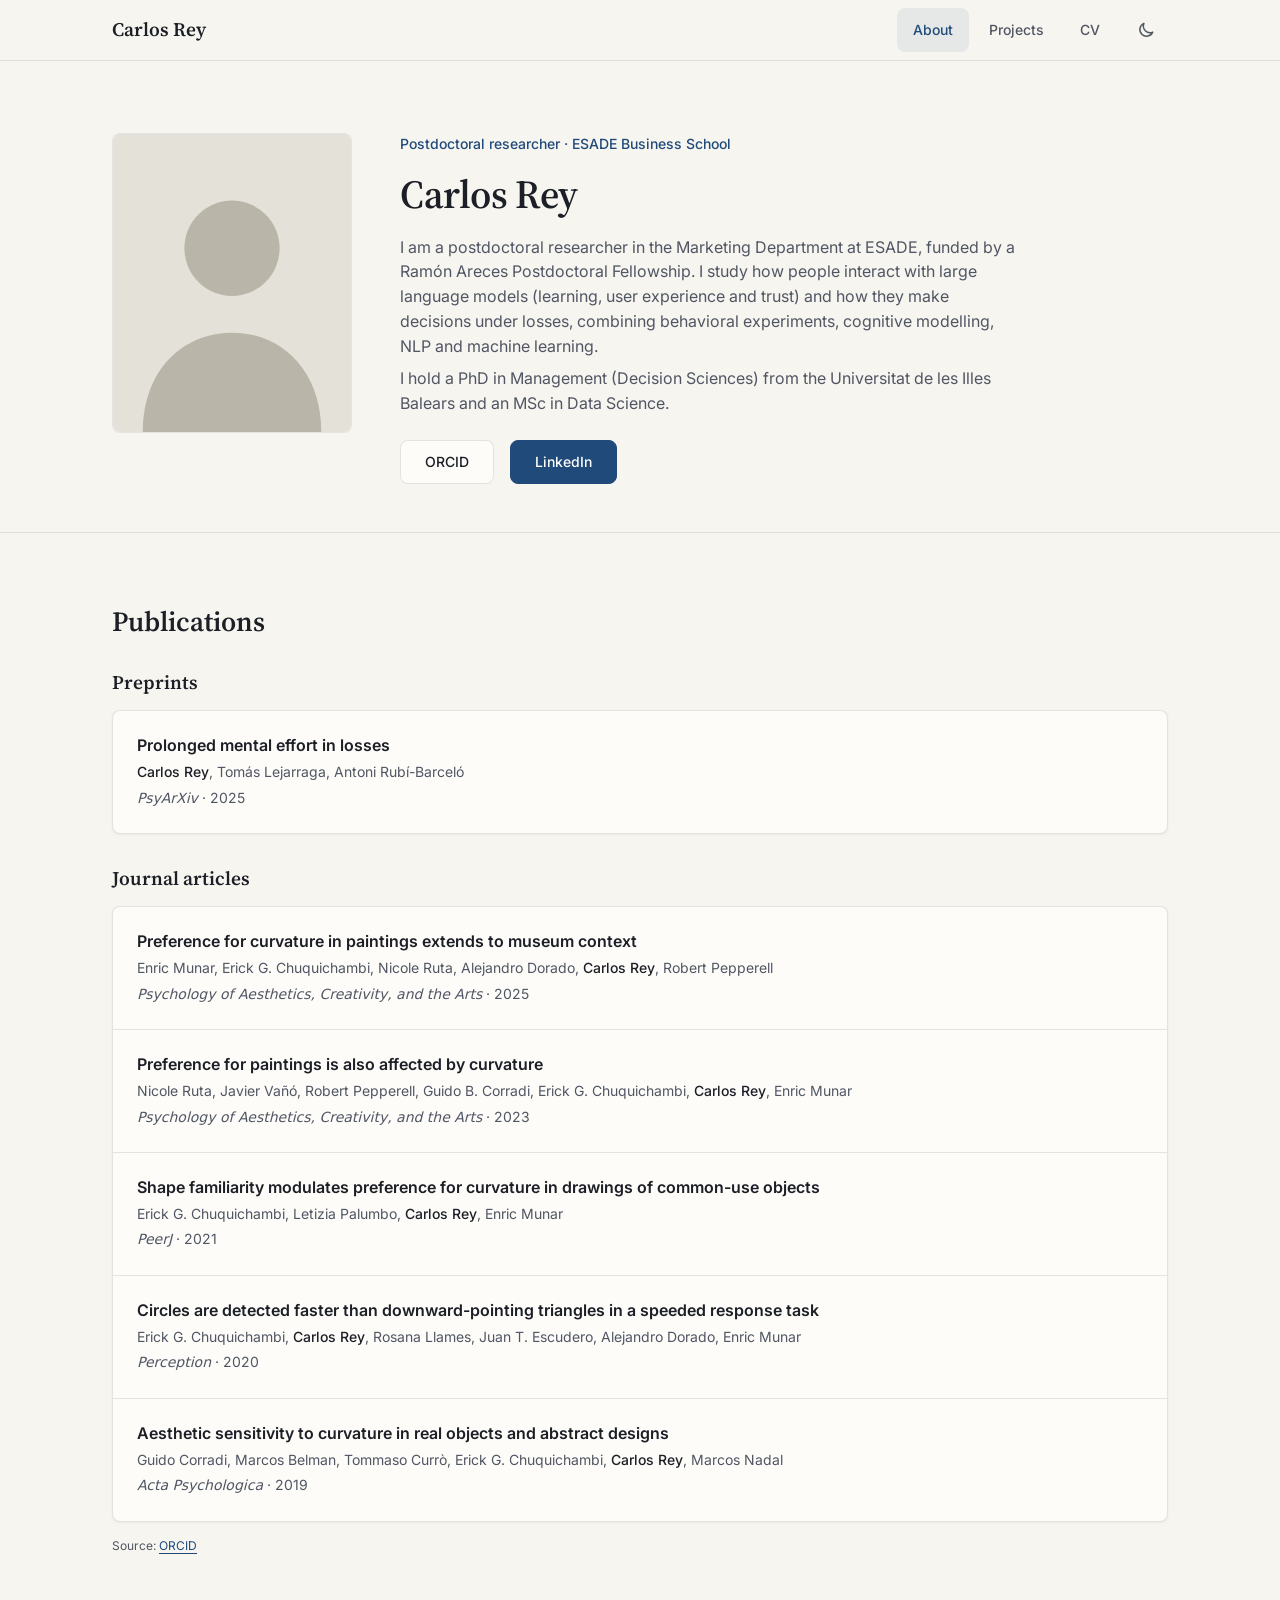
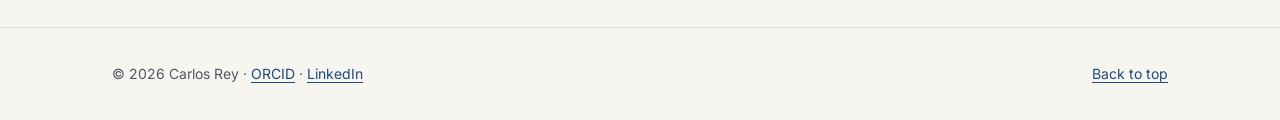
==== commit be91cbcf: "Publications from ORCID, theme toggle, external links in new tab, remove email Co-Authored-By: Claud" ====
--- a/index.html
+++ b/index.html
@@ -10,6 +10,7 @@
   <link rel="preconnect" href="https://fonts.googleapis.com">
   <link rel="preconnect" href="https://fonts.gstatic.com" crossorigin>
   <link href="https://fonts.googleapis.com/css2?family=Inter:wght@400;500;600&family=Source+Serif+4:wght@400;600&display=swap" rel="stylesheet">
+  <script>(function(){var t;try{t=localStorage.getItem('theme')}catch(e){}if(t!=='light'&&t!=='dark'){t=matchMedia('(prefers-color-scheme: dark)').matches?'dark':'light'}document.documentElement.setAttribute('data-theme',t)})();</script>
   <link rel="stylesheet" href="styles.css">
 </head>
 <body>
@@ -17,6 +18,7 @@
   <header class="site-header">
     <div class="bar">
       <a class="brand" href="index.html" aria-label="Carlos Rey, home">Carlos Rey</a>
+      <button class="theme-btn" type="button" aria-label="Switch to dark mode"><svg class="i-sun" viewBox="0 0 24 24" width="20" height="20" aria-hidden="true"><circle cx="12" cy="12" r="4.5" fill="none" stroke="currentColor" stroke-width="1.8"/><path d="M12 2.5v2.2M12 19.3v2.2M2.5 12h2.2M19.3 12h2.2M5.3 5.3l1.6 1.6M17.1 17.1l1.6 1.6M5.3 18.7l1.6-1.6M17.1 6.9l1.6-1.6" stroke="currentColor" stroke-width="1.8" stroke-linecap="round"/></svg><svg class="i-moon" viewBox="0 0 24 24" width="20" height="20" aria-hidden="true"><path d="M20 14.5A8 8 0 0 1 9.5 4a8 8 0 1 0 10.5 10.5z" fill="none" stroke="currentColor" stroke-width="1.8" stroke-linejoin="round"/></svg></button>
       <button class="menu-btn" type="button" aria-expanded="false" aria-controls="nav">Menu</button>
       <nav id="nav" class="nav" aria-label="Primary"><a href="index.html" aria-current="page">About</a><a href="projects.html">Projects</a><a href="assets/CarlosReyRomero_CV.pdf" target="_blank" rel="noopener">CV</a></nav>
     </div>
@@ -32,9 +34,8 @@
           <p class="lead">I am a postdoctoral researcher in the Marketing Department at ESADE, funded by a Ramón Areces Postdoctoral Fellowship. I study how people interact with large language models (learning, user experience and trust) and how they make decisions under losses, combining behavioral experiments, cognitive modelling, NLP and machine learning.</p>
           <p class="lead">I hold a PhD in Management (Decision Sciences) from the Universitat de les Illes Balears and an MSc in Data Science.</p>
           <div class="actions">
-            <a class="btn btn-primary" href="mailto:carlos.rey2@esade.edu">Get in touch</a>
-            <a class="btn" href="https://orcid.org/0000-0003-2650-3880">ORCID</a>
-            <a class="btn" href="https://www.linkedin.com/in/carlosreyr">LinkedIn</a>
+            <a class="btn" href="https://orcid.org/0000-0003-2650-3880" target="_blank" rel="noopener">ORCID</a>
+            <a class="btn btn-primary" href="https://www.linkedin.com/in/carlosreyr" target="_blank" rel="noopener">LinkedIn</a>
           </div>
         </div>
       </div>
@@ -43,46 +44,50 @@
     <section class="section" id="publications" aria-labelledby="pubs-h">
       <div class="page stack">
         <h2 id="pubs-h" class="section-title">Publications</h2>
-          <h3 class="group-title">Working papers</h3>
-          <ul class="list-frame">
+        <h3 class="group-title">Preprints</h3>
+        <ul class="list-frame">
             <li class="row">
-              <p class="row-title">Mapping the gap between laboratory and real-world losses</p>
-              <p class="row-meta">with Dirk Wulff and Tomás Lejarraga</p>
-              <p class="row-desc">How people perceive real-world losses, and whether laboratory findings on loss aversion generalize beyond monetary tasks, combining experiments with LLM-based literature mapping.</p>
-              <p class="row-tags"><span class="tag">Working paper</span><span class="tag">LLMs</span><span class="tag">Loss aversion</span></p>
+              <p class="row-title"><a href="https://doi.org/10.31234/osf.io/q5emw_v2" target="_blank" rel="noopener">Prolonged mental effort in losses</a></p>
+              <p class="row-meta"><span class="me">Carlos Rey</span>, Tomás Lejarraga, Antoni Rubí-Barceló</p>
+              <p class="row-venue"><em>PsyArXiv</em> · 2025</p>
+            </li>
+        </ul>
+        <h3 class="group-title">Journal articles</h3>
+        <ul class="list-frame">
+            <li class="row">
+              <p class="row-title"><a href="https://doi.org/10.1037/aca0000601" target="_blank" rel="noopener">Preference for curvature in paintings extends to museum context</a></p>
+              <p class="row-meta">Enric Munar, Erick G. Chuquichambi, Nicole Ruta, Alejandro Dorado, <span class="me">Carlos Rey</span>, Robert Pepperell</p>
+              <p class="row-venue"><em>Psychology of Aesthetics, Creativity, and the Arts</em> · 2025</p>
             </li>
             <li class="row">
-              <p class="row-title">Do losses promote more reflection than equivalent gains?</p>
-              <p class="row-meta">with Antoni Rubí-Barceló and Tomás Lejarraga</p>
-              <p class="row-desc">Two behavioral experiments and linear mixed models show that losses increase reflection time but not reflection quality.</p>
-              <p class="row-tags"><span class="tag">Working paper</span><span class="tag">Experiments</span><span class="tag">Mixed models</span></p>
+              <p class="row-title"><a href="https://doi.org/10.1037/aca0000395" target="_blank" rel="noopener">Preference for paintings is also affected by curvature</a></p>
+              <p class="row-meta">Nicole Ruta, Javier Vañó, Robert Pepperell, Guido B. Corradi, Erick G. Chuquichambi, <span class="me">Carlos Rey</span>, Enric Munar</p>
+              <p class="row-venue"><em>Psychology of Aesthetics, Creativity, and the Arts</em> · 2023</p>
             </li>
             <li class="row">
-              <p class="row-title">The role of losses in rapid value-based choice</p>
-              <p class="row-meta">with Sebastian Horn, Thorsten Pachur and Tomás Lejarraga</p>
-              <p class="row-desc">Drift-diffusion modelling to test whether losses lower drift rates or widen decision boundaries.</p>
-              <p class="row-tags"><span class="tag">Working paper</span><span class="tag">Drift-diffusion</span></p>
+              <p class="row-title"><a href="https://doi.org/10.7717/peerj.11772" target="_blank" rel="noopener">Shape familiarity modulates preference for curvature in drawings of common-use objects</a></p>
+              <p class="row-meta">Erick G. Chuquichambi, Letizia Palumbo, <span class="me">Carlos Rey</span>, Enric Munar</p>
+              <p class="row-venue"><em>PeerJ</em> · 2021</p>
             </li>
             <li class="row">
-              <p class="row-title">Loss aversion: distribution, lifespan trajectory and predictive validity</p>
-              <p class="row-meta">with Ralph Hertwig and Tomás Lejarraga</p>
-              <p class="row-desc">German Socio-Economic Panel data to estimate the prevalence of loss aversion and its links with demographics, household income and investment decisions.</p>
-              <p class="row-tags"><span class="tag">Working paper</span><span class="tag">Panel data</span></p>
+              <p class="row-title"><a href="https://doi.org/10.1177/0301006620957472" target="_blank" rel="noopener">Circles are detected faster than downward-pointing triangles in a speeded response task</a></p>
+              <p class="row-meta">Erick G. Chuquichambi, <span class="me">Carlos Rey</span>, Rosana Llames, Juan T. Escudero, Alejandro Dorado, Enric Munar</p>
+              <p class="row-venue"><em>Perception</em> · 2020</p>
             </li>
-          </ul>
-
-          <h3 class="group-title">Peer-reviewed articles</h3>
-          <div class="list-frame empty">
-            <p class="empty-title">No published articles yet</p>
-            <p class="empty-desc">Preprints and journal versions will be listed here as they become available.</p>
-          </div>
-        </div>
+            <li class="row">
+              <p class="row-title"><a href="https://doi.org/10.1016/j.actpsy.2019.05.012" target="_blank" rel="noopener">Aesthetic sensitivity to curvature in real objects and abstract designs</a></p>
+              <p class="row-meta">Guido Corradi, Marcos Belman, Tommaso Currò, Erick G. Chuquichambi, <span class="me">Carlos Rey</span>, Marcos Nadal</p>
+              <p class="row-venue"><em>Acta Psychologica</em> · 2019</p>
+            </li>
+        </ul>
+        <p class="source-note">Source: <a href="https://orcid.org/0000-0003-2650-3880" target="_blank" rel="noopener">ORCID</a></p>
+      </div>
     </section>
   </main>
 
   <footer class="site-footer">
     <div class="page foot">
-      <p>© <span id="year">2026</span> Carlos Rey · <a href="mailto:carlos.rey2@esade.edu">carlos.rey2@esade.edu</a> · <a href="https://orcid.org/0000-0003-2650-3880">ORCID</a> · <a href="https://www.linkedin.com/in/carlosreyr">LinkedIn</a></p>
+      <p>© <span id="year">2026</span> Carlos Rey · <a href="https://orcid.org/0000-0003-2650-3880" target="_blank" rel="noopener">ORCID</a> · <a href="https://www.linkedin.com/in/carlosreyr" target="_blank" rel="noopener">LinkedIn</a></p>
       <p><a href="#top">Back to top</a></p>
     </div>
   </footer>
--- a/styles.css
+++ b/styles.css
@@ -25,7 +25,7 @@
 }
 
 @media (prefers-color-scheme: dark) {
-  :root {
+  :root:not([data-theme="light"]) {
     --canvas: #14171c;
     --surface: #1b1f26;
     --text: #e9e7e1;
@@ -35,7 +35,20 @@
     --accent-text: #0f1722;
     --accent-soft: rgba(141, 182, 230, 0.1);
     --shadow: inset 0 1px 0 rgba(255, 255, 255, 0.05);
+    color-scheme: dark;
   }
+}
+:root[data-theme="dark"] {
+  --canvas: #14171c;
+  --surface: #1b1f26;
+  --text: #e9e7e1;
+  --text-2: #a7adba;
+  --border: rgba(233, 231, 225, 0.13);
+  --accent: #8db6e6;
+  --accent-text: #0f1722;
+  --accent-soft: rgba(141, 182, 230, 0.1);
+  --shadow: inset 0 1px 0 rgba(255, 255, 255, 0.05);
+  color-scheme: dark;
 }
 
 *, *::before, *::after { box-sizing: border-box; }
@@ -190,3 +203,21 @@
 .about-grid h1 { max-width: none; }
 .section-title { font: 600 var(--text-h2)/1.2 var(--font-head); margin-bottom: var(--s4); }
 @media (min-width: 768px) { .about-grid { grid-template-columns: 240px 1fr; gap: var(--s6); } .photo { width: 240px; } }
+
+/* Theme toggle */
+.brand { margin-right: auto; }
+.bar { gap: var(--s2); }
+.theme-btn { display: inline-flex; align-items: center; justify-content: center; width: 44px; height: 44px; padding: 0; color: var(--text-2); background: transparent; border: 1px solid transparent; border-radius: var(--radius); cursor: pointer; }
+.theme-btn:hover { color: var(--text); background: var(--accent-soft); }
+.theme-btn .i-moon { display: none; }
+:root[data-theme="light"] .theme-btn .i-sun { display: none; }
+:root[data-theme="light"] .theme-btn .i-moon { display: block; }
+.nav { order: 3; }
+@media (min-width: 768px) { .nav { order: 0; } .theme-btn { order: 1; } }
+
+/* Publications */
+.row-title a { color: var(--text); text-decoration: none; }
+.row-title a:hover { color: var(--accent); text-decoration: underline; }
+.me { color: var(--text); font-weight: 500; }
+.row-venue { font-size: var(--text-sm); color: var(--text-2); margin-top: var(--s1); }
+.source-note { font-size: var(--text-meta); line-height: 1.4; color: var(--text-2); margin-top: var(--s3); }
